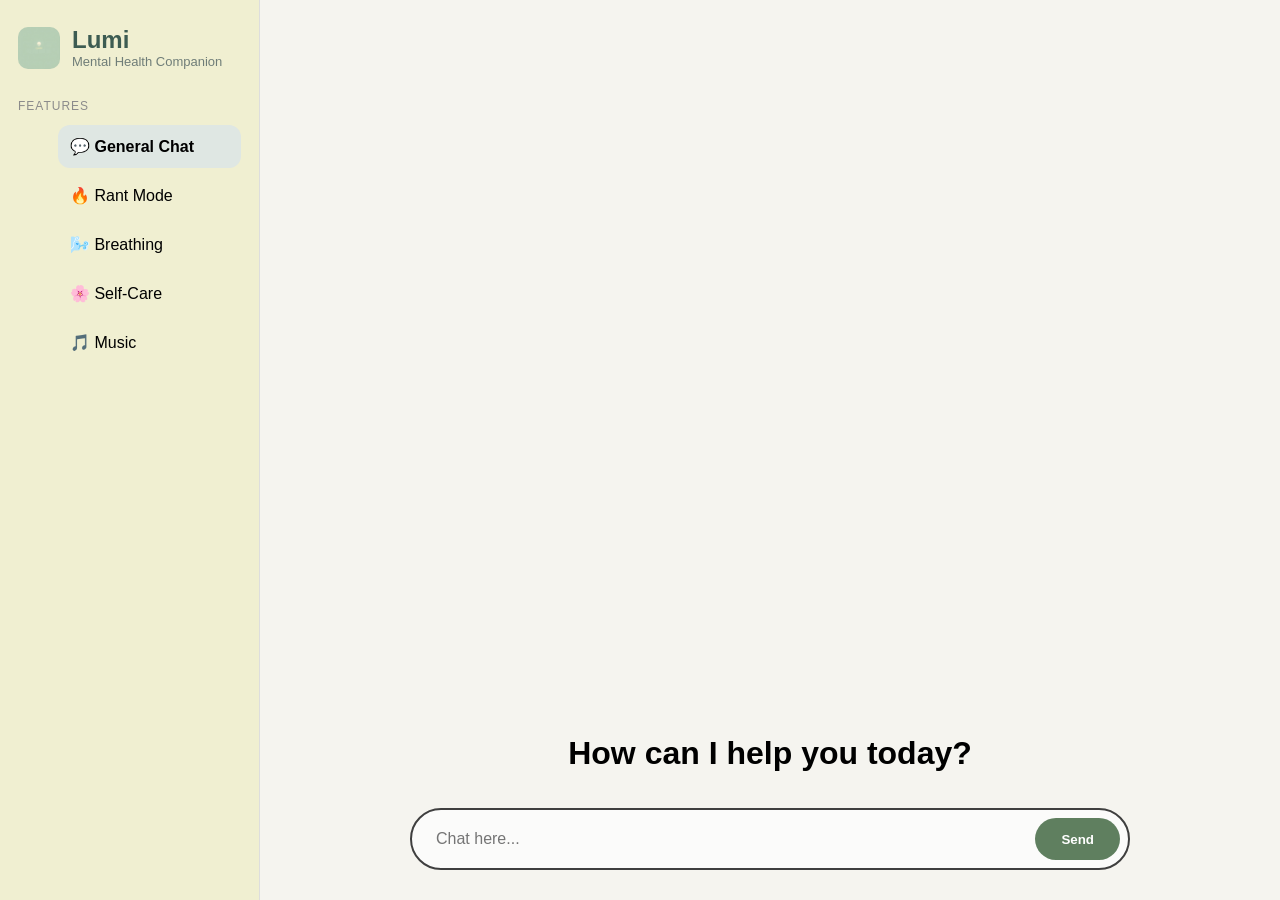
==== Front-end/index.html @ f162f5ea "Front-end Updated" ====
<!DOCTYPE html>
<html lang="en">
<head>
<meta charset="UTF-8">
<title>Lumi — Mental Health Companion</title>
<link rel="stylesheet" href="style.css">
</head>

<body>

<div class="app">

  <!-- 🌿 SIDEBAR -->
  <aside class="sidebar">

    <div class="brand">
      <img src="logo.jpeg" class="sidebar-logo">
      <div>
        <h2>Lumi</h2>
        <p>Mental Health Companion</p>
      </div>
    </div>

    <p class="features-title">FEATURES</p>

    <ul class="features-list">
      <li class="feature active">💬 General Chat</li>
      <li class="feature">🔥 Rant Mode</li>
      <li class="feature">🌬️ Breathing</li>
      <li class="feature">🌸 Self-Care</li>
      <li class="feature">🎵 Music</li>
    </ul>

  </aside>


  <!-- 🌿 MAIN AREA -->
  <main class="main">

    <div class="chat-container">

      <h1>How can I help you today?</h1>

      <!-- 💬 MESSAGES -->
      <div id="chatBox" class="chat-box"></div>

      <!-- ✉️ INPUT -->
      <div class="chat-input">
        <input id="messageInput" placeholder="Chat here..." />
        <button id="sendBtn">Send</button>
      </div>

    </div>

  </main>

</div>

<script src="script.js"></script>
</body>
</html
---- Front-end/style.css ----
* {
  box-sizing: border-box;
  margin: 0;
  font-family: "Segoe UI", sans-serif;
}

body {
  background: #f5f4ef;
}

/* Layout */

.app {
  display: flex;
  height: 100vh;
}

/* 🌿 SIDEBAR */

.sidebar {
  width: 260px;
  background: #f0efd1;
  border-right: 1px solid #ddd;
  padding: 26px 18px;
}

.brand {
  display: flex;
  align-items: center;
  gap: 12px;
}

.sidebar-logo {
  width: 42px;
  height: 42px;
  border-radius: 10px;
  object-fit: cover;
}

.brand h2 { color: #3d5c52; }
.brand p { font-size: 13px; color: #6f7d78; }

.features-title {
  margin-top: 30px;
  margin-bottom: 12px;
  font-size: 12px;
  color: #8b8b8b;
  letter-spacing: 1px;
}

.features-list { list-style: none; }

.feature {
  padding: 12px;
  border-radius: 12px;
  margin-bottom: 6px;
  cursor: pointer;
}

.feature:hover { background: #e6ebe7; }

.feature.active {
  background: #dfe7e3;
  font-weight: 600;
}

/* 🌿 MAIN */

.main {
  flex: 1;
  display: flex;
  justify-content: center;
  align-items: flex-end;
  padding: 30px;
}

/* 🌿 CHAT CONTAINER */

.chat-container {
  width: 720px;
  max-width: 95vw;
  text-align: center;
}

.chat-container h1 {
  margin-bottom: 20px;
}

/* 💬 CHAT BOX */

.chat-box {
  max-height: 420px;
  overflow-y: auto;
  display: flex;
  flex-direction: column;
  gap: 14px;
  margin-bottom: 16px;
}

/* Message rows */

.msg-row {
  display: flex;
  align-items: flex-end;
  gap: 8px;
}

/* USER */

.msg-row.user {
  justify-content: flex-end;
}

/* BOT */

.msg-row.bot {
  justify-content: flex-start;
}

/* Custom logo beside bot */

.bot-logo {
  width: 34px;
  height: 34px;
  border-radius: 50%;
  object-fit: cover;
}

/* Base bubble */

.msg {
  padding: 12px 16px;
  border-radius: 18px;
  max-width: 65%;
  font-size: 15px;
  line-height: 1.4;
}

/* 🌿 USER GREEN */

.msg.user {
  background:  #5f7f5f;
  color: white;
  border-bottom-right-radius: 6px;
}

/* 💛 BOT YELLOW */

.msg.bot {
  background: #f6f1c6;
  color: #3f4f49;
  border-bottom-left-radius: 6px;
  border: 1px solid #e8e0a6;
}

/* Typing */

.typing {
  font-style: italic;
  opacity: 0.7;
}

/* ✉️ INPUT BAR */

.chat-input {
  display: flex;
  background: #fbfbfa;
  border: 2px solid #3f3f3f;
  border-radius: 40px;
  padding: 8px;
}

.chat-input input {
  flex: 1;
  border: none;
  outline: none;
  background: transparent;
  padding: 12px 16px;
  font-size: 16px;
}

/* Send button */

.chat-input button {
  background: #5f7f5f;
  color: white;
  border: none;
  padding: 12px 26px;
  border-radius: 30px;
  font-weight: 600;
  cursor: pointer;
}

.chat-input button:hover {
  background:  #5f7f5f;
}

/* 📱 Responsive */

@media (max-width: 800px) {

  .sidebar {
    display: none;
  }

  .main {
    padding: 12px;
  }

  .chat-container h1 {
    font-size: 24px;
  }

}
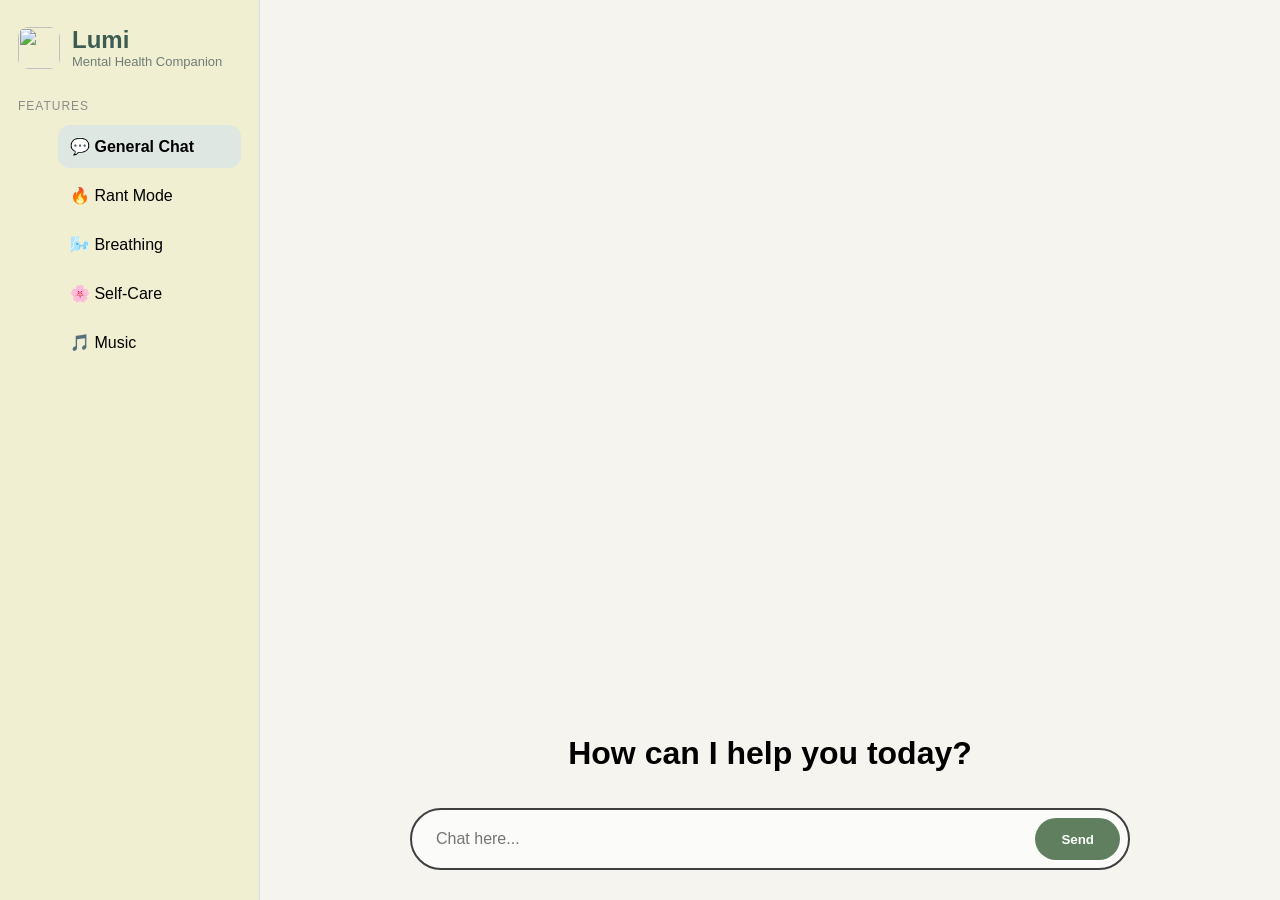
==== commit 279896e9: "Update index.html" ====
--- a/Front-end/index.html
+++ b/Front-end/index.html
@@ -3,18 +3,23 @@
 <head>
 <meta charset="UTF-8">
 <title>Lumi — Mental Health Companion</title>
+
+<script src="https://cdnjs.cloudflare.com/ajax/libs/progressbar.js/1.0.1/progressbar.min.js"></script>
+
 <link rel="stylesheet" href="style.css">
+
+
 </head>
 
 <body>
 
 <div class="app">
 
-  <!-- 🌿 SIDEBAR -->
+  <!-- SIDEBAR -->
   <aside class="sidebar">
 
     <div class="brand">
-      <img src="logo.jpeg" class="sidebar-logo">
+      <img src="lumi-logo.jpeg" class="sidebar-logo">
       <div>
         <h2>Lumi</h2>
         <p>Mental Health Companion</p>
@@ -26,25 +31,23 @@
     <ul class="features-list">
       <li class="feature active">💬 General Chat</li>
       <li class="feature">🔥 Rant Mode</li>
-      <li class="feature">🌬️ Breathing</li>
+      <li class="feature" id="breathingBtn">🌬️ Breathing</li>
       <li class="feature">🌸 Self-Care</li>
-      <li class="feature">🎵 Music</li>
+      <li class="feature" id="musicBtn">🎵 Music</li>
     </ul>
 
   </aside>
 
 
-  <!-- 🌿 MAIN AREA -->
+  <!-- MAIN AREA -->
   <main class="main">
 
     <div class="chat-container">
 
       <h1>How can I help you today?</h1>
 
-      <!-- 💬 MESSAGES -->
       <div id="chatBox" class="chat-box"></div>
 
-      <!-- ✉️ INPUT -->
       <div class="chat-input">
         <input id="messageInput" placeholder="Chat here..." />
         <button id="sendBtn">Send</button>
@@ -52,10 +55,24 @@
 
     </div>
 
+    <div id="musicPlayer" style="display:none; margin-top:20px;">
+      <iframe
+        id="spotifyFrame"
+        style="border-radius:12px"
+        src=""
+        width="100%"
+        height="352"
+        frameBorder="0"
+        allow="autoplay; clipboard-write; encrypted-media; fullscreen; picture-in-picture">
+      </iframe>
+    </div>
+
   </main>
 
 </div>
 
 <script src="script.js"></script>
+
+
 </body>
-</html+</html>
--- a/Front-end/style.css
+++ b/Front-end/style.css
@@ -147,12 +147,15 @@
 /* 💛 BOT YELLOW */
 
 .msg.bot {
-  background: #f6f1c6;
-  color: #3f4f49;
-  border-bottom-left-radius: 6px;
-  border: 1px solid #e8e0a6;
-}
-
+  background-color: #e8efe9;   /* soft green tone */
+  color: #2b2b2b;
+  padding: 10px 14px;          /* slightly tighter */
+  border-radius: 18px;
+  max-width: 60%;
+  line-height: 1.5;
+  font-size: 14px;
+  white-space: pre-wrap;                
+}
 /* Typing */
 
 .typing {
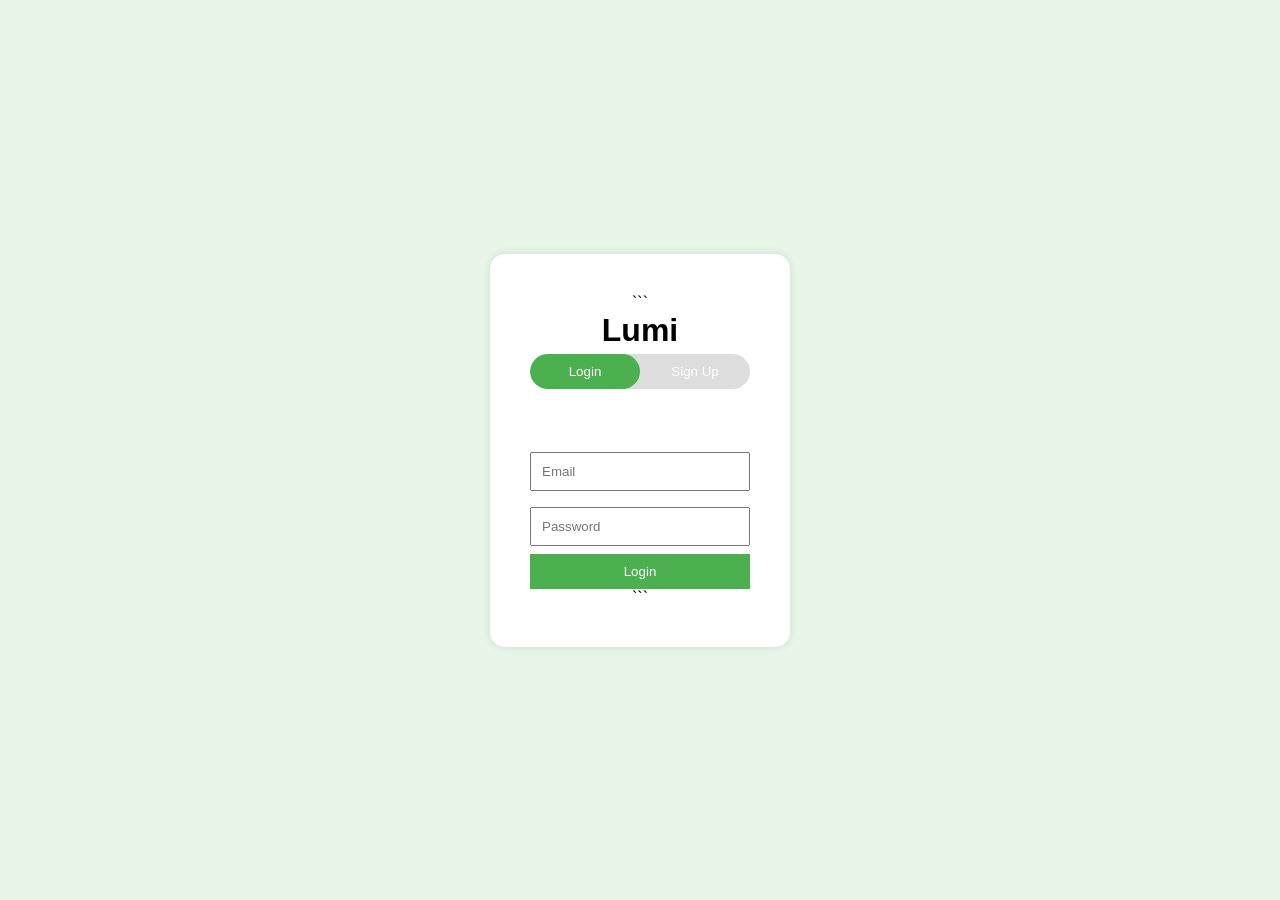
==== commit 39abea9c: "Everything is Redone" ====
--- a/Front-end/index.html
+++ b/Front-end/index.html
@@ -1,78 +1,126 @@
 <!DOCTYPE html>
-<html lang="en">
+
+<html>
 <head>
-<meta charset="UTF-8">
-<title>Lumi — Mental Health Companion</title>
-
-<script src="https://cdnjs.cloudflare.com/ajax/libs/progressbar.js/1.0.1/progressbar.min.js"></script>
-
-<link rel="stylesheet" href="style.css">
-
-
+  <title>Lumi Login</title>
+  <link rel="stylesheet" href="style.css">
 </head>
 
 <body>
 
-<div class="app">
+<div class="login-page">
 
-  <!-- SIDEBAR -->
-  <aside class="sidebar">
+  <div class="login-box">
 
-    <div class="brand">
-      <img src="lumi-logo.jpeg" class="sidebar-logo">
-      <div>
-        <h2>Lumi</h2>
-        <p>Mental Health Companion</p>
-      </div>
-    </div>
+```
+<h1>Lumi</h1>
 
-    <p class="features-title">FEATURES</p>
+<div class="toggle">
+  <div id="slider"></div>
+  <button onclick="setMode('login')">Login</button>
+  <button onclick="setMode('signup')">Sign Up</button>
+</div>
 
-    <ul class="features-list">
-      <li class="feature active">💬 General Chat</li>
-      <li class="feature">🔥 Rant Mode</li>
-      <li class="feature" id="breathingBtn">🌬️ Breathing</li>
-      <li class="feature">🌸 Self-Care</li>
-      <li class="feature" id="musicBtn">🎵 Music</li>
-    </ul>
+<input id="name" placeholder="Name">
+<input id="email" placeholder="Email">
+<input id="password" type="password" placeholder="Password">
 
-  </aside>
+<button id="mainBtn" onclick="submitForm()">Login</button>
+```
 
-
-  <!-- MAIN AREA -->
-  <main class="main">
-
-    <div class="chat-container">
-
-      <h1>How can I help you today?</h1>
-
-      <div id="chatBox" class="chat-box"></div>
-
-      <div class="chat-input">
-        <input id="messageInput" placeholder="Chat here..." />
-        <button id="sendBtn">Send</button>
-      </div>
-
-    </div>
-
-    <div id="musicPlayer" style="display:none; margin-top:20px;">
-      <iframe
-        id="spotifyFrame"
-        style="border-radius:12px"
-        src=""
-        width="100%"
-        height="352"
-        frameBorder="0"
-        allow="autoplay; clipboard-write; encrypted-media; fullscreen; picture-in-picture">
-      </iframe>
-    </div>
-
-  </main>
+  </div>
 
 </div>
 
-<script src="script.js"></script>
+<script>
 
+let mode = "login";
+
+function setMode(m) {
+
+  mode = m;
+
+  const slider = document.getElementById("slider");
+  const nameField = document.getElementById("name");
+  const btn = document.getElementById("mainBtn");
+
+  if (mode === "login") {
+    slider.style.left = "0%";
+    nameField.style.opacity = "0";
+    nameField.style.height = "0px";
+    btn.innerText = "Login";
+  }
+
+  else {
+    slider.style.left = "50%";
+    nameField.style.opacity = "1";
+    nameField.style.height = "40px";
+    btn.innerText = "Sign Up";
+  }
+
+}
+
+
+function getUsers() {
+  return JSON.parse(localStorage.getItem("users")) || [];
+}
+
+function saveUsers(users) {
+  localStorage.setItem("users", JSON.stringify(users));
+}
+
+
+function submitForm() {
+
+  const name = document.getElementById("name").value;
+  const email = document.getElementById("email").value;
+  const password = document.getElementById("password").value;
+
+  let users = getUsers();
+
+
+  if (mode === "signup") {
+
+    let exists = users.find(u => u.email === email);
+
+    if (exists) {
+      alert("User exists");
+      return;
+    }
+
+    users.push({ name, email, password });
+
+    saveUsers(users);
+
+    alert("Signup successful");
+
+  }
+
+  else {
+
+    let user = users.find(
+      u => u.email === email && u.password === password
+    );
+
+    if (user) {
+
+      localStorage.setItem("loggedIn", "true");
+      localStorage.setItem("username", user.name);
+
+      window.location.href = "chat.html";
+
+    } else {
+      alert("Invalid login");
+    }
+
+  }
+
+}
+
+
+setMode("login");
+
+</script>
 
 </body>
 </html>
--- a/Front-end/style.css
+++ b/Front-end/style.css
@@ -53,15 +53,35 @@
 .feature {
   padding: 12px;
   border-radius: 12px;
-  margin-bottom: 6px;
-  cursor: pointer;
-}
-
-.feature:hover { background: #e6ebe7; }
+  margin-bottom: 8px;
+  cursor: pointer;
+  transition: all 0.25s ease;
+}
+
+.feature:hover {
+  background: #e6ebe7;
+  transform: translateX(6px) scale(1.03);
+  box-shadow: 0 4px 10px rgba(0,0,0,0.08);
+}
 
 .feature.active {
   background: #dfe7e3;
   font-weight: 600;
+  transform: translateX(6px);
+  box-shadow: 0 4px 10px rgba(0,0,0,0.1);
+}
+
+.center-area {
+  flex: 1;
+  display: flex;
+  justify-content: center;
+  align-items: center;
+}
+
+.chat-container {
+  width: 720px;
+  max-width: 95vw;
+  text-align: center;
 }
 
 /* 🌿 MAIN */
@@ -69,9 +89,8 @@
 .main {
   flex: 1;
   display: flex;
-  justify-content: center;
-  align-items: flex-end;
-  padding: 30px;
+  flex-direction: column;
+  padding: 0;
 }
 
 /* 🌿 CHAT CONTAINER */
@@ -147,15 +166,12 @@
 /* 💛 BOT YELLOW */
 
 .msg.bot {
-  background-color: #e8efe9;   /* soft green tone */
-  color: #2b2b2b;
-  padding: 10px 14px;          /* slightly tighter */
-  border-radius: 18px;
-  max-width: 60%;
-  line-height: 1.5;
-  font-size: 14px;
-  white-space: pre-wrap;                
-}
+  background: #f6f1c6;
+  color: #3f4f49;
+  border-bottom-left-radius: 6px;
+  border: 1px solid #e8e0a6;
+}
+
 /* Typing */
 
 .typing {
@@ -214,4 +230,120 @@
     font-size: 24px;
   }
 
+}
+
+
+/* LOGIN PAGE */
+
+.login-page {
+  height: 100vh;
+  display: flex;
+  justify-content: center;
+  align-items: center;
+  background: #e8f5e9; /* same soft green */
+}
+
+.login-box {
+  background: white;
+  padding: 40px;
+  border-radius: 15px;
+  box-shadow: 0 0 10px rgba(0,0,0,0.1);
+  text-align: center;
+  width: 300px;
+}
+
+.login-box h1 {
+  margin-bottom: 5px;
+}
+
+.login-box p {
+  margin-bottom: 20px;
+  color: gray;
+}
+
+.login-box input {
+  width: 100%;
+  padding: 10px;
+  margin: 8px 0;
+}
+
+.login-box button {
+  width: 100%;
+  padding: 10px;
+  background: #4caf50;
+  color: white;
+  border: none;
+  cursor: pointer;
+}
+
+.tabs {
+  display: flex;
+  gap: 10px;
+  margin-bottom: 15px;
+}
+
+.tabs button {
+  flex: 1;
+  padding: 8px;
+  cursor: pointer;
+}
+
+.toggle {
+  position: relative;
+  display: flex;
+  background: #ddd;
+  border-radius: 20px;
+  overflow: hidden;
+  margin-bottom: 15px;
+}
+
+.toggle button {
+  flex: 1;
+  padding: 10px;
+  border: none;
+  background: transparent;
+  z-index: 2;
+  cursor: pointer;
+}
+
+#slider {
+  position: absolute;
+  width: 50%;
+  height: 100%;
+  background: #4caf50;
+  left: 0%;
+  transition: 0.3s;
+  border-radius: 20px;
+}
+
+#name {
+  transition: 0.3s;
+  overflow: hidden;
+}
+
+
+/* Log out Button */
+/* TOP BAR */
+
+.top-bar {
+  width: 100%;
+  padding: 12px 20px;
+  display: flex;
+  justify-content: flex-start;
+}
+
+
+/* LOGOUT BUTTON */
+
+.logout-btn {
+  background: #5c7c5c;
+  color: white;
+  border: none;
+  padding: 8px 14px;
+  border-radius: 8px;
+  cursor: pointer;
+}
+
+.logout-btn:hover {
+  background: #4e6e4e;
 }
